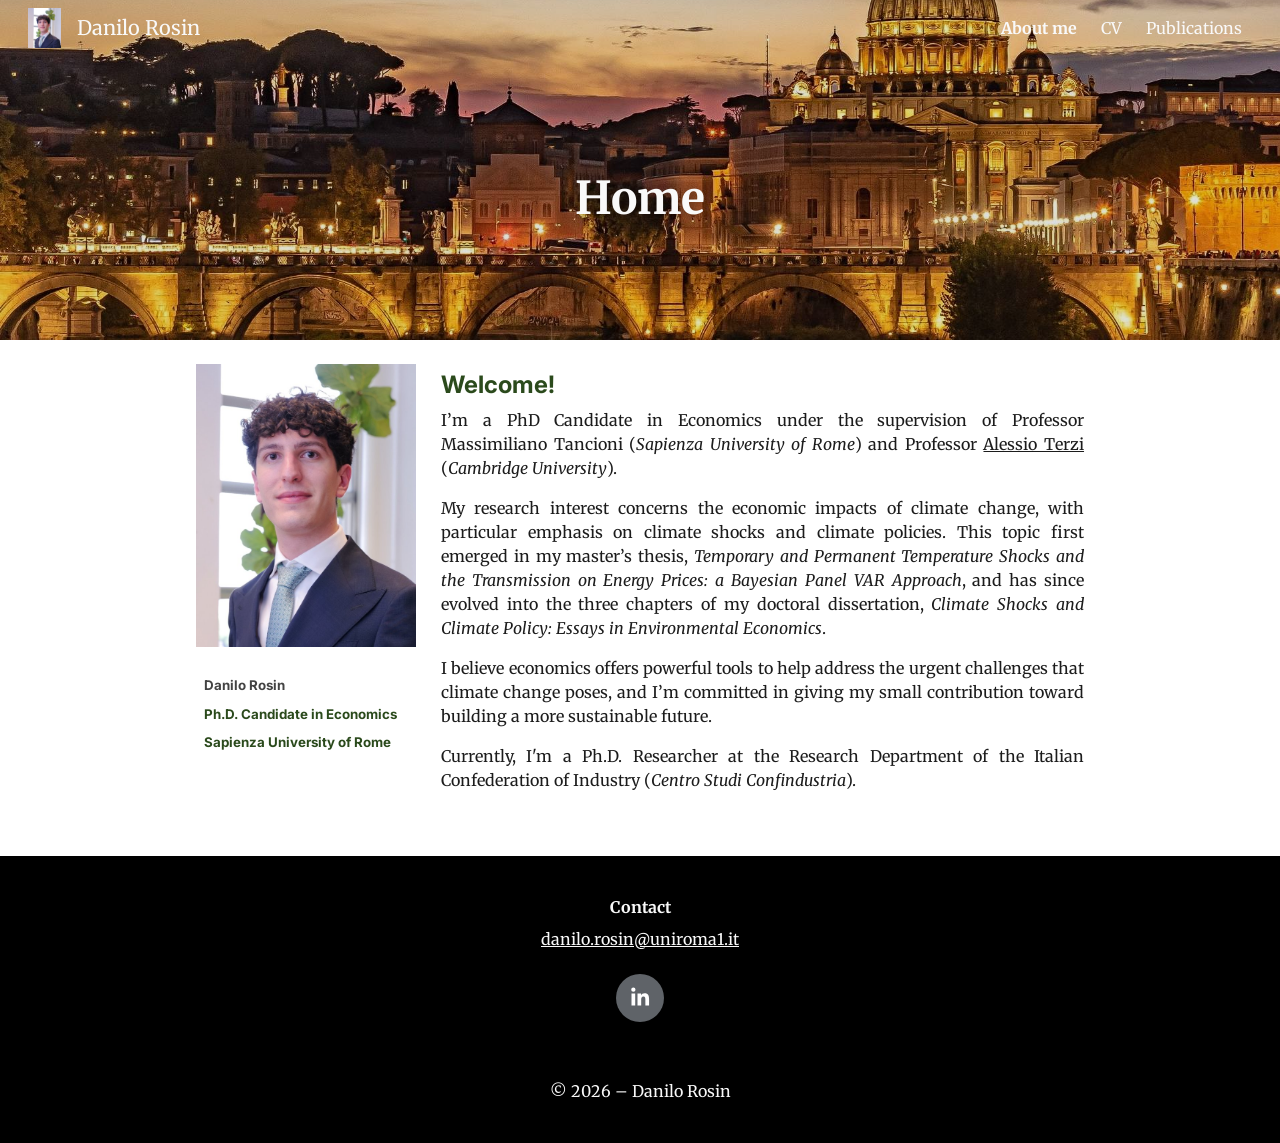
==== index.html @ 6a3109b5 "Add files via upload Nuovo sito" ====
<!doctype html>
<html lang="en">
<head>
  <meta charset="utf-8">
  <meta name="viewport" content="width=device-width, initial-scale=1">
  <title>Danilo Rosin</title>
  <meta name="description" content="Danilo Rosin — Ph.D. Candidate in Economics, Sapienza University of Rome">
  <meta property="og:title" content="Danilo Rosin">
  <meta property="og:description" content="Ph.D. Candidate in Economics, Sapienza University of Rome">
  <meta property="og:image" content="images/avatar.jpg">
  <link rel="icon" href="images/avatar.jpg">
  <link rel="preconnect" href="https://fonts.googleapis.com">
  <link rel="preconnect" href="https://fonts.gstatic.com" crossorigin>
  <link href="https://fonts.googleapis.com/css2?family=Inter:ital,wght@0,400;0,700;1,400;1,700&family=Merriweather:ital,wght@0,400;0,700;1,400;1,700&display=swap" rel="stylesheet">
  <link rel="stylesheet" href="style.css">
</head>
<body>

  <header class="site-header">
    <a class="brand" href="index.html">
      <img src="images/avatar.jpg" alt="">
      <span>Danilo Rosin</span>
    </a>
    <button class="menu-toggle" aria-label="Menu" aria-expanded="false">
      <svg viewBox="0 0 24 24" fill="currentColor" aria-hidden="true"><path d="M3 6h18v2H3zm0 5h18v2H3zm0 5h18v2H3z"/></svg>
    </button>
    <nav class="site-nav" aria-label="Main">
      <ul>
        <li><a href="index.html" aria-current="page">About me</a></li>
        <li><a href="cv.html">CV</a></li>
        <li><a href="publications.html">Publications</a></li>
      </ul>
    </nav>
  </header>

  <section class="banner banner--home">
    <h1>Home</h1>
  </section>

  <main>
    <div class="intro">
      <aside class="profile">
        <img src="images/profile.jpg" alt="Danilo Rosin">
        <div class="profile-caption">
          <p class="name">Danilo Rosin</p>
          <p>Ph.D. Candidate in Economics</p>
          <p>Sapienza University of Rome</p>
        </div>
      </aside>

      <div class="text">
        <h2>Welcome!</h2>

        <p>I’m a PhD Candidate in Economics under the supervision of Professor Massimiliano Tancioni (<em>Sapienza University of Rome</em>) and Professor <a href="https://www.alessioterzi.eu/home" target="_blank" rel="noopener">Alessio Terzi</a> (<em>Cambridge University</em>).</p>

        <p>My research interest concerns the economic impacts of climate change, with particular emphasis on climate shocks and climate policies. This topic first emerged in my master’s thesis, <em>Temporary and Permanent Temperature Shocks and the Transmission on Energy Prices: a Bayesian Panel VAR Approach</em>, and has since evolved into the three chapters of my doctoral dissertation, <em>Climate Shocks and Climate Policy: Essays in Environmental Economics</em>.</p>

        <p>I believe economics offers powerful tools to help address the urgent challenges that climate change poses, and I’m committed in giving my small contribution toward building a more sustainable future.</p>

        <p>Currently, I'm a Ph.D. Researcher at the Research Department of the Italian Confederation of Industry (<em>Centro Studi Confindustria</em>).</p>
      </div>
    </div>
  </main>

  <footer class="site-footer">
    <p class="contact-label">Contact</p>
    <p class="email"><a href="mailto:danilo.rosin@uniroma1.it">danilo.rosin@uniroma1.it</a></p>
    <a class="social" href="https://www.linkedin.com/in/danilo-rosin/" target="_blank" rel="noopener" aria-label="LinkedIn">
      <svg viewBox="0 0 48 48" aria-hidden="true"><path fill="#fff" d="M15.5 19.5h3.7v12h-3.7zm1.85-6a2.15 2.15 0 1 1 0 4.3 2.15 2.15 0 0 1 0-4.3zM21.5 19.5h3.55v1.64h.05c.5-.94 1.71-1.94 3.52-1.94 3.76 0 4.45 2.48 4.45 5.69V31.5h-3.7v-5.83c0-1.39-.03-3.18-1.94-3.18-1.94 0-2.24 1.52-2.24 3.08v5.93H21.5z"/></svg>
    </a>
    <p class="copyright">© 2026 – Danilo Rosin</p>
  </footer>

  <script src="script.js"></script>
</body>
</html>
---- style.css ----
/* =========================================================
   Danilo Rosin — personal website
   Replica of the former Google Sites layout
   ========================================================= */

:root {
  --green: #2b4a1c;       /* headings, sidebar, links */
  --text: #1c1c1c;        /* body text */
  --muted: #434343;       /* sidebar name */
  --white: #f9f9f9;       /* text over banners and footer */
  --header-bg: rgba(32, 33, 36, 0.75);
  --footer-bg: #000;
  --serif: "Merriweather", Georgia, serif;
  --sans: "Inter", Arial, sans-serif;
  --gutter: 56px;
  --max: 1000px;
}

*, *::before, *::after { box-sizing: border-box; }

html { scroll-behavior: smooth; }

body {
  margin: 0;
  background: #fff;
  color: var(--text);
  font-family: var(--serif);
  font-size: 16px;
  line-height: 24px;
  -webkit-font-smoothing: antialiased;
}

a { color: inherit; }

img { display: block; max-width: 100%; }

/* ---------- Header ---------- */

.site-header {
  position: fixed;
  inset: 0 0 auto 0;
  z-index: 100;
  height: 56px;
  display: flex;
  align-items: center;
  justify-content: space-between;
  padding: 0 28px;
  background: transparent;
  transition: background-color .25s ease, box-shadow .25s ease;
}

.site-header.scrolled {
  background: var(--header-bg);
  box-shadow: 0 1px 4px rgba(0, 0, 0, .25);
}

.brand {
  display: flex;
  align-items: center;
  gap: 16px;
  color: var(--white);
  text-decoration: none;
  font-size: 20px;
  line-height: 20px;
}

.brand img {
  width: 33px;
  height: 40px;
  object-fit: cover;
}

.site-nav ul {
  display: flex;
  gap: 4px;
  margin: 0;
  padding: 0;
  list-style: none;
}

.site-nav a {
  display: block;
  padding: 8px 10px;
  color: var(--white);
  text-decoration: none;
  font-size: 16px;
  line-height: 24px;
}

.site-nav a:hover { text-decoration: underline; text-underline-offset: 4px; }

.site-nav a[aria-current="page"] { font-weight: 700; }

.menu-toggle {
  display: none;
  background: none;
  border: 0;
  padding: 8px;
  color: var(--white);
  cursor: pointer;
}

.menu-toggle svg { width: 24px; height: 24px; display: block; }

/* ---------- Banner ---------- */

.banner {
  position: relative;
  height: 340px;
  display: flex;
  align-items: center;
  justify-content: center;
  padding: 56px var(--gutter) 0;
  background-size: cover;
  background-position: center;
}

.banner::before {
  content: "";
  position: absolute;
  inset: 0;
  background: rgba(0, 0, 0, .12);
}

.banner h1 {
  position: relative;
  margin: 0;
  color: var(--white);
  font-size: 45.33px;
  line-height: 62.56px;
  font-weight: 700;
  text-align: center;
  text-shadow: 0 1px 6px rgba(0, 0, 0, .25);
}

.banner--home { background-image: url("images/banner-home.jpg"); background-position: center 60%; }
.banner--cv { background-image: url("images/banner-cv.jpg"); }
.banner--publications { background-image: url("images/banner-publications.png"); }

/* ---------- Main content ---------- */

main {
  max-width: var(--max);
  margin: 0 auto;
  padding: 24px var(--gutter) 48px;
}

/* Home: photo column + text column */

.intro {
  display: grid;
  grid-template-columns: 220px minmax(0, 1fr);
  gap: 25px;
}

.profile img {
  width: 100%;
  height: auto;
  aspect-ratio: 156 / 201;
  object-fit: cover;
}

.profile-caption {
  margin: 24px 8px 0;
  font-family: var(--sans);
  font-size: 13.33px;
  line-height: 28.5px;
  font-weight: 700;
  color: var(--green);
}

.profile-caption .name { color: var(--muted); }

.profile-caption p { margin: 0; }

.intro h2 {
  margin: 10px 0 12px;
  font-family: var(--sans);
  font-size: 24px;
  line-height: 21.6px;
  font-weight: 700;
  color: var(--green);
}

.intro .text p {
  margin: 0 0 16px;
  text-align: justify;
  hyphens: none;
}

/* Inner pages */

.lead { margin: 8px 0 0; }

.lead a {
  color: var(--green);
  font-weight: 700;
}

.section-title {
  margin: 64px 0 24px;
  color: var(--green);
  font-size: 18.67px;
  line-height: 25.76px;
  font-weight: 700;
}

.section-title--lg {
  font-size: 21.33px;
  line-height: 29px;
}

/* CV entries: date column + description */

.entries {
  margin: 0;
  padding: 0;
  list-style: none;
}

.entries li {
  display: grid;
  grid-template-columns: 120px 1fr;
}

.entries .when { white-space: nowrap; }

.entries strong { font-weight: 700; }

/* Publications: collapsible item */

.pub {
  border-bottom: 1px solid #aaa;
  margin-top: 40px;
}

.pub summary {
  list-style: none;
  display: flex;
  align-items: center;
  gap: 24px;
  padding: 12px 8px;
  cursor: pointer;
  font-family: var(--sans);
  font-size: 13.33px;
  line-height: 20px;
}

.pub summary::-webkit-details-marker { display: none; }

.pub summary .pub-head { flex: 1; }

.pub-title {
  color: var(--green);
  font-weight: 700;
  font-size: 16px;
}

.pub summary a { color: var(--green); }

.pub .chevron {
  flex: none;
  width: 24px;
  height: 24px;
  color: #5f6368;
  transition: transform .2s ease;
}

.pub[open] .chevron { transform: rotate(180deg); }

.pub-body {
  padding: 0 8px 16px;
  font-family: var(--sans);
  font-size: 13.33px;
  line-height: 20px;
}

.pub-body p { margin: 0 0 8px; }

.pub-body a { color: var(--green); }

/* ---------- Footer ---------- */

.site-footer {
  background: var(--footer-bg);
  color: var(--white);
  text-align: center;
  padding: 40px var(--gutter) 40px;
  line-height: 22px;
}

.site-footer .contact-label {
  margin: 0 0 10px;
  font-weight: 700;
}

.site-footer .email { margin: 0; }

.site-footer a { color: var(--white); }

.social {
  display: inline-block;
  margin: 24px 0 52px;
  width: 48px;
  height: 48px;
  border-radius: 50%;
  background: #5f6368;
  transition: background-color .2s ease;
}

.social:hover { background: #80868b; }

.social svg { width: 48px; height: 48px; display: block; }

.copyright { margin: 0; line-height: 24px; }

/* ---------- Responsive ---------- */

@media (max-width: 760px) {
  :root { --gutter: 16px; }

  .site-header { padding: 0 8px 0 16px; }

  .brand { font-size: 18px; }

  .menu-toggle { display: block; }

  .site-nav {
    position: absolute;
    top: 56px;
    left: 0;
    right: 0;
    display: none;
    background: rgba(32, 33, 36, .95);
  }

  .site-nav.open { display: block; }

  .site-nav ul { flex-direction: column; padding: 8px 0; }

  .site-nav a { padding: 12px 24px; }

  .banner { height: 260px; }

  .banner h1 { font-size: 36px; line-height: 48px; }

  .intro { grid-template-columns: 1fr; }

  .profile { display: flex; gap: 16px; align-items: flex-end; }

  .profile img { width: 130px; flex: none; }

  .profile-caption { margin: 0; }

  .intro .text p { text-align: left; }

  .entries li { grid-template-columns: 96px 1fr; }

  .section-title { margin-top: 48px; }
}
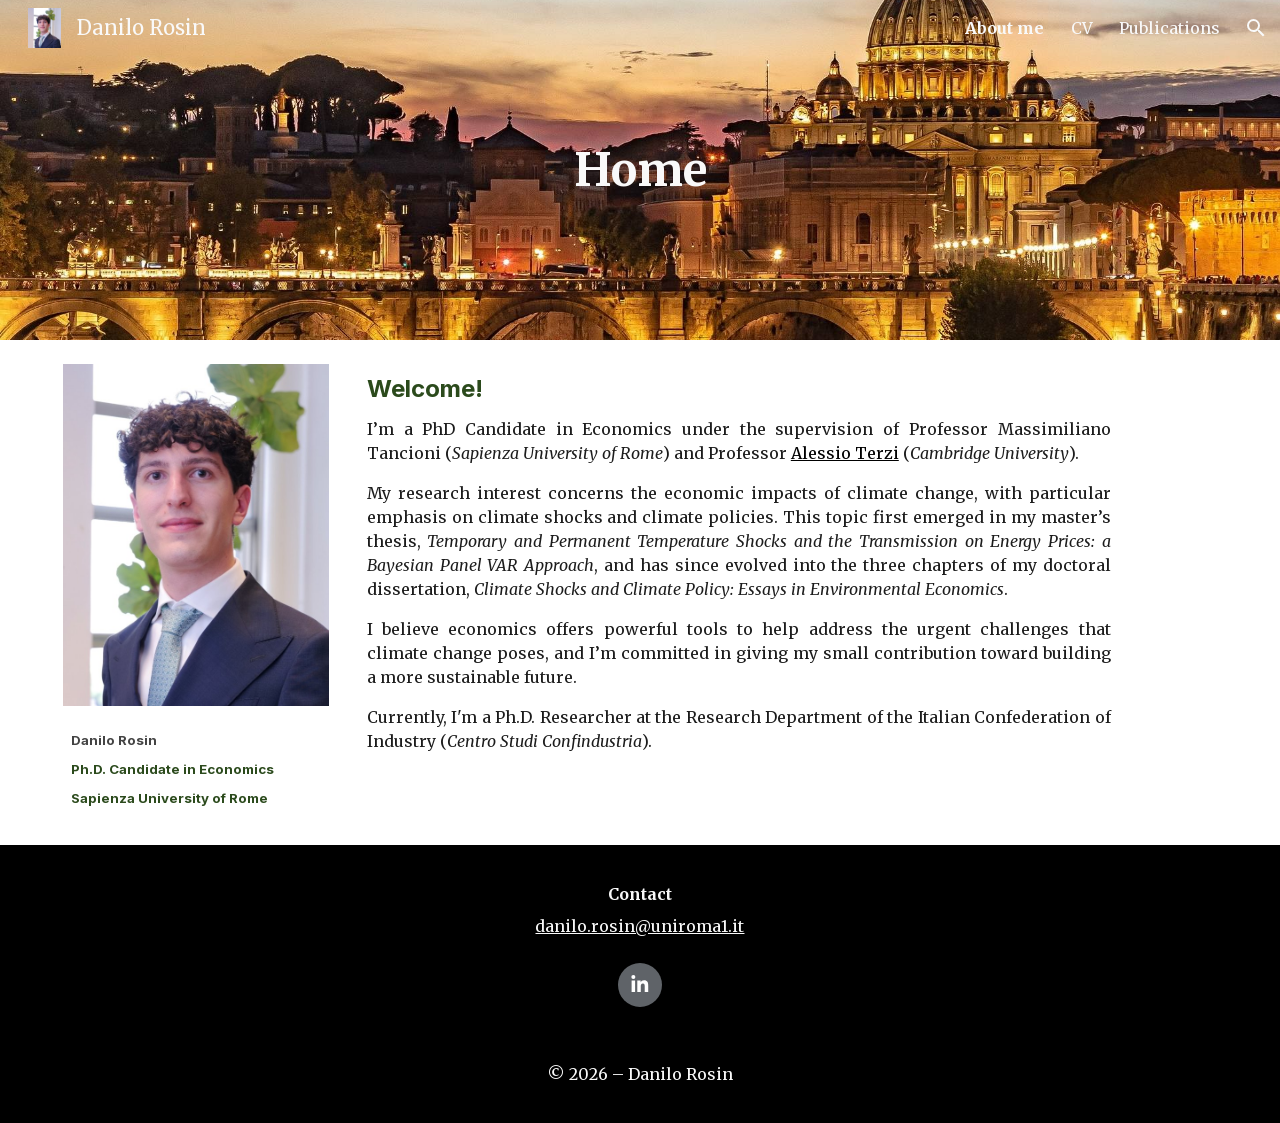
==== commit 321e106f: "Rebuild site on Google Sites measurements: grid, fonts, banners, search Co-Authored-By: Claude Opus " ====
--- a/index.html
+++ b/index.html
@@ -6,69 +6,76 @@
   <title>Danilo Rosin</title>
   <meta name="description" content="Danilo Rosin — Ph.D. Candidate in Economics, Sapienza University of Rome">
   <meta property="og:title" content="Danilo Rosin">
-  <meta property="og:description" content="Ph.D. Candidate in Economics, Sapienza University of Rome">
+  <meta property="og:description" content="Danilo Rosin — Ph.D. Candidate in Economics, Sapienza University of Rome">
   <meta property="og:image" content="images/avatar.jpg">
   <link rel="icon" href="images/avatar.jpg">
-  <link rel="preconnect" href="https://fonts.googleapis.com">
-  <link rel="preconnect" href="https://fonts.gstatic.com" crossorigin>
-  <link href="https://fonts.googleapis.com/css2?family=Inter:ital,wght@0,400;0,700;1,400;1,700&family=Merriweather:ital,wght@0,400;0,700;1,400;1,700&display=swap" rel="stylesheet">
+  <link rel="preload" href="fonts/merriweather.woff2" as="font" type="font/woff2" crossorigin>
   <link rel="stylesheet" href="style.css">
 </head>
 <body>
 
+  <!-- ===== Header (same on every page) ===== -->
   <header class="site-header">
-    <a class="brand" href="index.html">
-      <img src="images/avatar.jpg" alt="">
-      <span>Danilo Rosin</span>
-    </a>
-    <button class="menu-toggle" aria-label="Menu" aria-expanded="false">
-      <svg viewBox="0 0 24 24" fill="currentColor" aria-hidden="true"><path d="M3 6h18v2H3zm0 5h18v2H3zm0 5h18v2H3z"/></svg>
-    </button>
+    <button class="menu-toggle" aria-label="Menu" aria-expanded="false"><svg viewBox="0 0 24 24" aria-hidden="true"><path d="M3 18h18v-2H3v2zm0-5h18v-2H3v2zm0-7v2h18V6H3z"/></svg></button>
+    <a class="brand" href="index.html"><img src="images/avatar.jpg" alt=""><span>Danilo Rosin</span></a>
     <nav class="site-nav" aria-label="Main">
-      <ul>
-        <li><a href="index.html" aria-current="page">About me</a></li>
-        <li><a href="cv.html">CV</a></li>
-        <li><a href="publications.html">Publications</a></li>
-      </ul>
+      <ul><li><a href="index.html" aria-current="page">About me</a></li><li><a href="cv.html">CV</a></li><li><a href="publications.html">Publications</a></li></ul>
     </nav>
+    <button class="icon-btn search-btn" aria-label="Search this site"><svg viewBox="0 0 24 24" aria-hidden="true"><path d="M15.5 14h-.79l-.28-.27A6.47 6.47 0 0 0 16 9.5 6.5 6.5 0 1 0 9.5 16c1.61 0 3.09-.59 4.23-1.57l.27.28v.79l5 4.99L20.49 19l-4.99-5zm-6 0C7.01 14 5 11.99 5 9.5S7.01 5 9.5 5 14 7.01 14 9.5 11.99 14 9.5 14z"/></svg></button>
   </header>
+  <div class="nav-scrim"></div>
+  <div class="search-bar" role="search">
+    <button class="icon-btn search-close" aria-label="Close search"><svg viewBox="0 0 24 24" aria-hidden="true"><path d="M20 11H7.83l5.59-5.59L12 4l-8 8 8 8 1.41-1.41L7.83 13H20v-2z"/></svg></button>
+    <input type="text" placeholder="Search this site" aria-label="Search this site">
+    <button class="icon-btn search-clear" aria-label="Clear search"><svg viewBox="0 0 24 24" aria-hidden="true"><path d="M19 6.41 17.59 5 12 10.59 6.41 5 5 6.41 10.59 12 5 17.59 6.41 19 12 13.41 17.59 19 19 17.59 13.41 12z"/></svg></button>
+  </div>
+  <div class="search-results" aria-live="polite"></div>
 
+  <!-- ===== Banner ===== -->
   <section class="banner banner--home">
-    <h1>Home</h1>
+    <div class="grid">
+      <div class="col col-12"><div class="tile"><h1>Home</h1></div></div>
+    </div>
   </section>
 
   <main>
-    <div class="intro">
-      <aside class="profile">
-        <img src="images/profile.jpg" alt="Danilo Rosin">
-        <div class="profile-caption">
-          <p class="name">Danilo Rosin</p>
-          <p>Ph.D. Candidate in Economics</p>
-          <p>Sapienza University of Rome</p>
+    <section class="row">
+      <div class="grid">
+        <div class="col col-3 home-photo-col">
+          <img class="photo" src="images/profile.jpg" alt="Danilo Rosin" width="600" height="771">
+          <div class="caption">
+            <h2><span class="name">Danilo Rosin</span><br><span>Ph.D. Candidate in Economics</span><br><span>Sapienza University of Rome</span></h2>
+          </div>
         </div>
-      </aside>
+        <div class="col col-8">
+          <div class="tile text justify">
+            <h2><span>Welcome!</span></h2>
+            <p>I’m a PhD Candidate in Economics under the supervision of Professor Massimiliano Tancioni (<em>Sapienza University of Rome</em>) and Professor <a class="plain" href="https://www.alessioterzi.eu/home" target="_blank" rel="noopener">Alessio Terzi</a> (<em>Cambridge University</em>).</p>
+            <p>My research interest concerns the economic impacts of climate change, with particular emphasis on climate shocks and climate policies. This topic first emerged in my master’s thesis, <em>Temporary and Permanent Temperature Shocks and the Transmission on Energy Prices: a Bayesian Panel VAR Approach</em>, and has since evolved into the three chapters of my doctoral dissertation, <em>Climate Shocks and Climate Policy: Essays in Environmental Economics</em>.</p>
+            <p>I believe economics offers powerful tools to help address the urgent challenges that climate change poses, and I’m committed in giving my small contribution toward building a more sustainable future.</p>
+            <p>Currently, I'm a Ph.D. Researcher at the Research Department of the Italian Confederation of Industry (<em>Centro Studi Confindustria</em>).</p>
+          </div>
+        </div>
+      </div>
+    </section>
+  </main>
 
-      <div class="text">
-        <h2>Welcome!</h2>
-
-        <p>I’m a PhD Candidate in Economics under the supervision of Professor Massimiliano Tancioni (<em>Sapienza University of Rome</em>) and Professor <a href="https://www.alessioterzi.eu/home" target="_blank" rel="noopener">Alessio Terzi</a> (<em>Cambridge University</em>).</p>
-
-        <p>My research interest concerns the economic impacts of climate change, with particular emphasis on climate shocks and climate policies. This topic first emerged in my master’s thesis, <em>Temporary and Permanent Temperature Shocks and the Transmission on Energy Prices: a Bayesian Panel VAR Approach</em>, and has since evolved into the three chapters of my doctoral dissertation, <em>Climate Shocks and Climate Policy: Essays in Environmental Economics</em>.</p>
-
-        <p>I believe economics offers powerful tools to help address the urgent challenges that climate change poses, and I’m committed in giving my small contribution toward building a more sustainable future.</p>
-
-        <p>Currently, I'm a Ph.D. Researcher at the Research Department of the Italian Confederation of Industry (<em>Centro Studi Confindustria</em>).</p>
+  <!-- ===== Footer (same on every page) ===== -->
+  <footer class="site-footer">
+    <div class="grid">
+      <div class="col col-4 offset-4">
+        <div class="foot-contact">
+          <p class="label">Contact</p>
+          <p class="email"><a href="mailto:danilo.rosin@uniroma1.it">danilo.rosin@uniroma1.it</a></p>
+        </div>
+        <div class="foot-social">
+          <a class="social" href="https://www.linkedin.com/in/danilo-rosin/" target="_blank" rel="noopener" aria-label="LinkedIn"><span><svg viewBox="0 0 44 44" aria-hidden="true"><path fill="#fff" d="M13.6 17.6h3.5v11.3h-3.5zm1.75-5.6a2 2 0 1 1 0 4.05 2 2 0 0 1 0-4.05zM19.3 17.6h3.35v1.55h.05c.47-.88 1.61-1.83 3.32-1.83 3.55 0 4.2 2.34 4.2 5.37v6.21h-3.5v-5.5c0-1.31-.02-3-1.83-3-1.83 0-2.11 1.43-2.11 2.91v5.59h-3.48z"/></svg></span></a>
+        </div>
+        <div class="foot-copy">
+          <p>© 2026 – Danilo Rosin</p>
+        </div>
       </div>
     </div>
-  </main>
-
-  <footer class="site-footer">
-    <p class="contact-label">Contact</p>
-    <p class="email"><a href="mailto:danilo.rosin@uniroma1.it">danilo.rosin@uniroma1.it</a></p>
-    <a class="social" href="https://www.linkedin.com/in/danilo-rosin/" target="_blank" rel="noopener" aria-label="LinkedIn">
-      <svg viewBox="0 0 48 48" aria-hidden="true"><path fill="#fff" d="M15.5 19.5h3.7v12h-3.7zm1.85-6a2.15 2.15 0 1 1 0 4.3 2.15 2.15 0 0 1 0-4.3zM21.5 19.5h3.55v1.64h.05c.5-.94 1.71-1.94 3.52-1.94 3.76 0 4.45 2.48 4.45 5.69V31.5h-3.7v-5.83c0-1.39-.03-3.18-1.94-3.18-1.94 0-2.24 1.52-2.24 3.08v5.93H21.5z"/></svg>
-    </a>
-    <p class="copyright">© 2026 – Danilo Rosin</p>
   </footer>
 
   <script src="script.js"></script>
--- a/style.css
+++ b/style.css
@@ -1,180 +1,289 @@
 /* =========================================================
    Danilo Rosin — personal website
-   Replica of the former Google Sites layout
+   Rebuilt on the measurements of the former Google Sites page:
+   12-column grid, same spacing, fonts, line heights and banners.
    ========================================================= */
 
+/* Fonts: the exact files Google Sites loads (Merriweather v33, Inter v20), hosted with the site */
+@font-face { font-family: "Merriweather"; font-style: normal; font-weight: 300 900; font-display: swap; src: url("fonts/merriweather.woff2") format("woff2"); }
+@font-face { font-family: "Merriweather"; font-style: italic; font-weight: 300 900; font-display: swap; src: url("fonts/merriweather-italic.woff2") format("woff2"); }
+@font-face { font-family: "Inter"; font-style: normal; font-weight: 100 900; font-display: swap; src: url("fonts/inter.woff2") format("woff2"); }
+@font-face { font-family: "Inter"; font-style: italic; font-weight: 100 900; font-display: swap; src: url("fonts/inter-italic.woff2") format("woff2"); }
+
 :root {
-  --green: #2b4a1c;       /* headings, sidebar, links */
-  --text: #1c1c1c;        /* body text */
-  --muted: #434343;       /* sidebar name */
-  --white: #f9f9f9;       /* text over banners and footer */
-  --header-bg: rgba(32, 33, 36, 0.75);
-  --footer-bg: #000;
+  --green: #2b4a1c;
+  --text: #1c1c1c;
+  --muted: #434343;
+  --white: #f9f9f9;
+  --header-bg: #434343;
   --serif: "Merriweather", Georgia, serif;
   --sans: "Inter", Arial, sans-serif;
-  --gutter: 56px;
-  --max: 1000px;
 }
 
 *, *::before, *::after { box-sizing: border-box; }
 
-html { scroll-behavior: smooth; }
+html, body { margin: 0; padding: 0; }
 
 body {
-  margin: 0;
   background: #fff;
   color: var(--text);
   font-family: var(--serif);
   font-size: 16px;
   line-height: 24px;
-  -webkit-font-smoothing: antialiased;
 }
 
 a { color: inherit; }
 
-img { display: block; max-width: 100%; }
+img { display: block; }
+
+p, h1, h2 { margin: 0; }
+
+/* Tabs used to align dates in the CV, exactly like the original */
+.tab { white-space: pre; }
+
+/* ---------- Grid (Google Sites: 12 columns, max 1184px, 48px sides) ---------- */
+
+.grid {
+  display: flex;
+  flex-wrap: wrap;
+  width: min(calc(100% - 96px), 1184px);
+  margin: 0 auto;
+}
+
+.col { padding: 0 1.25%; }               /* 15% of one column */
+.col-12 { width: 100%; }
+.col-8  { width: 66.6667%; }
+.col-4  { width: 33.3333%; }
+.col-3  { width: 25%; }
+.offset-4 { margin-left: 33.3333%; }
+
+.tile { padding: 8px; }
 
 /* ---------- Header ---------- */
 
 .site-header {
   position: fixed;
-  inset: 0 0 auto 0;
+  top: 0;
+  left: 0;
+  right: 0;
   z-index: 100;
   height: 56px;
   display: flex;
-  align-items: center;
-  justify-content: space-between;
-  padding: 0 28px;
-  background: transparent;
-  transition: background-color .25s ease, box-shadow .25s ease;
-}
-
-.site-header.scrolled {
+  align-items: flex-start;
+  padding-left: 16px;
+  color: var(--white);
+}
+
+.site-header::before {
+  content: "";
+  position: absolute;
+  inset: 0;
   background: var(--header-bg);
-  box-shadow: 0 1px 4px rgba(0, 0, 0, .25);
+  opacity: 0;
+  transition: opacity .125s;
+  z-index: -1;
+}
+
+.site-header.solid::before { opacity: 1; }
+
+.menu-toggle {
+  display: none;
+  width: 48px;
+  height: 55px;
+  padding: 0;
+  border: 0;
+  background: none;
+  color: var(--white);
+  cursor: pointer;
 }
 
 .brand {
   display: flex;
   align-items: center;
-  gap: 16px;
+  height: 56px;
   color: var(--white);
   text-decoration: none;
+  flex: none;
+}
+
+.brand img {
+  width: 33.4px;
+  height: 40px;
+  margin: 8px 4px 8px 12px;
+  object-fit: cover;
+}
+
+.brand span {
+  margin-left: 11.6px;
   font-size: 20px;
   line-height: 20px;
-}
-
-.brand img {
-  width: 33px;
-  height: 40px;
-  object-fit: cover;
-}
+  white-space: nowrap;
+}
+
+.site-nav { margin-left: auto; }
 
 .site-nav ul {
   display: flex;
-  gap: 4px;
-  margin: 0;
+  gap: 26.5px;
+  margin: 0 12px 0 0;
   padding: 0;
   list-style: none;
 }
 
 .site-nav a {
   display: block;
-  padding: 8px 10px;
+  padding-top: 16px;
   color: var(--white);
   text-decoration: none;
   font-size: 16px;
   line-height: 24px;
 }
 
-.site-nav a:hover { text-decoration: underline; text-underline-offset: 4px; }
+.site-nav a:hover { text-decoration: underline; }
 
 .site-nav a[aria-current="page"] { font-weight: 700; }
 
-.menu-toggle {
+.icon-btn {
+  flex: none;
+  width: 48px;
+  height: 48px;
+  margin-top: 4px;
+  padding: 12px;
+  border: 0;
+  border-radius: 50%;
+  background: none;
+  color: var(--white);
+  cursor: pointer;
+}
+
+.icon-btn:hover { background: rgba(255, 255, 255, .12); }
+
+.icon-btn svg, .menu-toggle svg { display: block; width: 24px; height: 24px; margin: auto; fill: currentColor; }
+
+/* ---------- Search ---------- */
+
+.search-bar {
+  position: fixed;
+  top: 0;
+  left: 0;
+  right: 0;
+  z-index: 200;
+  height: 56px;
   display: none;
-  background: none;
+  align-items: center;
+  gap: 4px;
+  padding: 0 4px;
+  background: #fff;
+  box-shadow: 0 1px 2px rgba(60, 64, 67, .3), 0 2px 6px 2px rgba(60, 64, 67, .15);
+}
+
+.search-open .search-bar { display: flex; }
+
+.search-bar .icon-btn { margin: 0; color: #5f6368; }
+.search-bar .icon-btn:hover { background: rgba(60, 64, 67, .08); }
+
+.search-bar input {
+  flex: 1;
+  min-width: 0;
+  height: 40px;
   border: 0;
-  padding: 8px;
-  color: var(--white);
-  cursor: pointer;
-}
-
-.menu-toggle svg { width: 24px; height: 24px; display: block; }
+  outline: 0;
+  font-family: "Google Sans", Roboto, Arial, sans-serif;
+  font-size: 18px;
+  color: #202124;
+  background: transparent;
+}
+
+.search-results {
+  position: fixed;
+  top: 56px;
+  left: 0;
+  right: 0;
+  bottom: 0;
+  z-index: 199;
+  display: none;
+  overflow-y: auto;
+  background: #fff;
+  padding: 24px max(24px, calc((100% - 1184px) / 2)) 48px;
+  font-family: Roboto, Arial, sans-serif;
+}
+
+.search-open .search-results.has-query { display: block; }
+
+.search-results .count { color: #5f6368; font-size: 14px; margin: 0 0 16px; }
+
+.search-results a.result {
+  display: block;
+  padding: 12px 0;
+  text-decoration: none;
+  border-bottom: 1px solid #e0e0e0;
+}
+
+.search-results .result-title { color: var(--green); font-family: var(--serif); font-size: 18px; line-height: 26px; }
+.search-results .result-snippet { color: #3c4043; font-size: 14px; line-height: 20px; margin-top: 4px; }
+.search-results mark { background: #fde293; color: inherit; }
 
 /* ---------- Banner ---------- */
 
 .banner {
-  position: relative;
   height: 340px;
+  padding: 56px 0;
   display: flex;
   align-items: center;
-  justify-content: center;
-  padding: 56px var(--gutter) 0;
   background-size: cover;
-  background-position: center;
-}
-
-.banner::before {
-  content: "";
-  position: absolute;
-  inset: 0;
-  background: rgba(0, 0, 0, .12);
+  background-position: 50% 50%;
 }
 
 .banner h1 {
-  position: relative;
-  margin: 0;
-  color: var(--white);
-  font-size: 45.33px;
+  color: var(--white);
+  font-size: 45.3333px;
   line-height: 62.56px;
   font-weight: 700;
   text-align: center;
-  text-shadow: 0 1px 6px rgba(0, 0, 0, .25);
-}
-
-.banner--home { background-image: url("images/banner-home.jpg"); background-position: center 60%; }
+}
+
+.banner--home h1 { line-height: 54.4px; }
+
+.banner--home { background-image: url("images/banner-home.jpg"); }
 .banner--cv { background-image: url("images/banner-cv.jpg"); }
 .banner--publications { background-image: url("images/banner-publications.png"); }
 
-/* ---------- Main content ---------- */
-
-main {
-  max-width: var(--max);
-  margin: 0 auto;
-  padding: 24px var(--gutter) 48px;
-}
-
-/* Home: photo column + text column */
-
-.intro {
-  display: grid;
-  grid-template-columns: 220px minmax(0, 1fr);
-  gap: 25px;
-}
-
-.profile img {
-  width: 100%;
-  height: auto;
-  aspect-ratio: 156 / 201;
-  object-fit: cover;
-}
-
-.profile-caption {
-  margin: 24px 8px 0;
+/* ---------- Content rows ---------- */
+
+.row { padding: 24px 0; }
+
+/* Text: paragraphs and headings as Google Sites stacks them */
+.text p + p,
+.text h2 + p,
+.text h1 + p { margin-top: 16px; }
+
+.text h1:not(:first-child) { margin-top: 45.3333px; }
+
+.text.justify p { text-align: justify; }
+
+/* Home: photo and caption */
+.photo { width: 100%; height: auto; }
+
+.caption { padding: 14px 8px; }
+
+.caption h2,
+.text h2 {
+  font-size: 32px;
+  line-height: 28.8px;
+  font-weight: 700;
+}
+
+.caption span {
   font-family: var(--sans);
-  font-size: 13.33px;
-  line-height: 28.5px;
+  font-size: 13.3333px;
+  line-height: 12px;
   font-weight: 700;
   color: var(--green);
 }
 
-.profile-caption .name { color: var(--muted); }
-
-.profile-caption p { margin: 0; }
-
-.intro h2 {
-  margin: 10px 0 12px;
+.caption .name { color: var(--muted); }
+
+.text h2 span {
   font-family: var(--sans);
   font-size: 24px;
   line-height: 21.6px;
@@ -182,179 +291,182 @@
   color: var(--green);
 }
 
-.intro .text p {
-  margin: 0 0 16px;
-  text-align: justify;
-  hyphens: none;
-}
-
-/* Inner pages */
-
-.lead { margin: 8px 0 0; }
-
-.lead a {
+.text a.plain { color: #000; }
+
+/* Section headings in CV / Publications (span inside a large H1 line) */
+.text h1 {
+  font-size: 45.3333px;
+  line-height: 62.56px;
+  font-weight: 700;
   color: var(--green);
-  font-weight: 700;
-}
-
-.section-title {
-  margin: 64px 0 24px;
-  color: var(--green);
-  font-size: 18.67px;
-  line-height: 25.76px;
-  font-weight: 700;
-}
-
-.section-title--lg {
-  font-size: 21.33px;
-  line-height: 29px;
-}
-
-/* CV entries: date column + description */
-
-.entries {
-  margin: 0;
-  padding: 0;
-  list-style: none;
-}
-
-.entries li {
-  display: grid;
-  grid-template-columns: 120px 1fr;
-}
-
-.entries .when { white-space: nowrap; }
-
-.entries strong { font-weight: 700; }
+}
+
+.text h1 span { font-size: 18.6667px; line-height: 25.76px; }
+.text h1.lg span { font-size: 21.3333px; line-height: 29.44px; }
+
+.text .cv-link { color: var(--green); font-weight: 700; }
 
 /* Publications: collapsible item */
-
-.pub {
-  border-bottom: 1px solid #aaa;
-  margin-top: 40px;
-}
-
-.pub summary {
-  list-style: none;
-  display: flex;
-  align-items: center;
-  gap: 24px;
-  padding: 12px 8px;
+.pub-item { border-bottom: 1px solid #5e5e5e; }
+
+.pub-head {
+  position: relative;
+  padding: 14px 48px 14px 8px;
+  font-family: var(--sans);
   cursor: pointer;
-  font-family: var(--sans);
-  font-size: 13.33px;
-  line-height: 20px;
-}
-
-.pub summary::-webkit-details-marker { display: none; }
-
-.pub summary .pub-head { flex: 1; }
-
-.pub-title {
-  color: var(--green);
-  font-weight: 700;
-  font-size: 16px;
-}
-
-.pub summary a { color: var(--green); }
-
-.pub .chevron {
-  flex: none;
+}
+
+.pub-head a { color: var(--green); }
+
+.pub-title { font-weight: 700; }
+
+.pub-toggle {
+  position: absolute;
+  top: 11px;
+  right: 12px;
   width: 24px;
   height: 24px;
-  color: #5f6368;
-  transition: transform .2s ease;
-}
-
-.pub[open] .chevron { transform: rotate(180deg); }
+  padding: 0;
+  border: 0;
+  background: none;
+  color: rgba(0, 0, 0, .54);
+  cursor: pointer;
+}
+
+.pub-toggle svg { display: block; width: 24px; height: 24px; fill: currentColor; transition: transform .2s; }
+
+.pub.open .pub-toggle svg { transform: rotate(180deg); }
 
 .pub-body {
-  padding: 0 8px 16px;
-  font-family: var(--sans);
-  font-size: 13.33px;
-  line-height: 20px;
-}
-
-.pub-body p { margin: 0 0 8px; }
+  display: none;
+  padding: 14px 8px;
+}
+
+.pub.open .pub-body { display: block; }
+
+.pub-body p span { font-family: var(--sans); font-size: 13.3333px; }
 
 .pub-body a { color: var(--green); }
 
+/* Divider above the footer on the CV page */
+.divider-row { height: 19px; }
+.divider { height: 2px; margin-top: 8px; background: rgba(0, 0, 0, .15); }
+
 /* ---------- Footer ---------- */
 
 .site-footer {
-  background: var(--footer-bg);
+  background: #000;
   color: var(--white);
   text-align: center;
-  padding: 40px var(--gutter) 40px;
-  line-height: 22px;
-}
-
-.site-footer .contact-label {
-  margin: 0 0 10px;
-  font-weight: 700;
-}
-
-.site-footer .email { margin: 0; }
+  padding: 24px 0;
+}
 
 .site-footer a { color: var(--white); }
 
+.foot-contact { padding: 14px 8px; line-height: 22.08px; }
+.foot-contact .label { font-weight: 700; }
+.foot-contact .email { margin-top: 10.66px; }
+
+.foot-social { height: 66px; padding-top: 9px; }
+
 .social {
-  display: inline-block;
-  margin: 24px 0 52px;
+  display: block;
   width: 48px;
   height: 48px;
+  margin: 0 auto;
+  padding: 2px;
+  border-radius: 50%;
+}
+
+.social span {
+  display: block;
+  width: 44px;
+  height: 44px;
   border-radius: 50%;
   background: #5f6368;
-  transition: background-color .2s ease;
-}
-
-.social:hover { background: #80868b; }
-
-.social svg { width: 48px; height: 48px; display: block; }
-
-.copyright { margin: 0; line-height: 24px; }
-
-/* ---------- Responsive ---------- */
-
-@media (max-width: 760px) {
-  :root { --gutter: 16px; }
-
-  .site-header { padding: 0 8px 0 16px; }
-
-  .brand { font-size: 18px; }
-
+}
+
+.social:hover span { background: #80868b; }
+
+.social svg { display: block; width: 44px; height: 44px; }
+
+.foot-copy { padding: 44px 8px 13.16px; }
+
+/* ---------- Mobile (Google Sites switches at 767px) ---------- */
+
+@media (max-width: 767px) {
+  .grid { width: calc(100% - 10px); }
+
+  .col, .col-3, .col-4, .col-8, .col-12 {
+    width: 100%;
+    margin-left: 0;
+    padding: 24px 3.75%;
+  }
+
+  .banner .col { padding-top: 0; padding-bottom: 0; }
+
+  .row { padding: 0; }
+
+  .home-photo-col { width: 50%; margin: 0 auto; }
+
+  .banner h1 { font-size: 40px; line-height: 48px; }
+  .banner--home h1 { line-height: 48px; }
+
+  .site-header { padding-left: 0; }
   .menu-toggle { display: block; }
+  .brand { margin-left: -12px; }
+  .brand span { font-size: 18.6667px; }
 
   .site-nav {
-    position: absolute;
-    top: 56px;
+    position: fixed;
+    top: 0;
     left: 0;
-    right: 0;
+    bottom: 0;
+    z-index: 300;
+    width: 280px;
+    max-width: 85%;
+    margin: 0;
+    padding-top: 8px;
+    background: #fff;
+    box-shadow: 0 8px 10px 1px rgba(0,0,0,.14), 0 3px 14px 2px rgba(0,0,0,.12);
+    transform: translateX(-105%);
+    transition: transform .2s ease;
+  }
+
+  .nav-open .site-nav { transform: none; }
+
+  .site-nav ul { flex-direction: column; gap: 0; margin: 0; }
+
+  .site-nav a {
+    padding: 12px 24px;
+    color: #202124;
+    font-size: 16px;
+  }
+
+  .site-nav a[aria-current="page"] { color: var(--green); background: rgba(43, 74, 28, .08); }
+
+  .nav-scrim {
+    position: fixed;
+    inset: 0;
+    z-index: 99;
+    background: rgba(0, 0, 0, .4);
     display: none;
-    background: rgba(32, 33, 36, .95);
   }
 
-  .site-nav.open { display: block; }
-
-  .site-nav ul { flex-direction: column; padding: 8px 0; }
-
-  .site-nav a { padding: 12px 24px; }
-
-  .banner { height: 260px; }
-
-  .banner h1 { font-size: 36px; line-height: 48px; }
-
-  .intro { grid-template-columns: 1fr; }
-
-  .profile { display: flex; gap: 16px; align-items: flex-end; }
-
-  .profile img { width: 130px; flex: none; }
-
-  .profile-caption { margin: 0; }
-
-  .intro .text p { text-align: left; }
-
-  .entries li { grid-template-columns: 96px 1fr; }
-
-  .section-title { margin-top: 48px; }
-}
+  .nav-open .nav-scrim { display: block; }
+
+  .icon-btn.search-btn { margin-left: auto; }
+
+  .caption h2, .text h2 { font-size: 26.6667px; line-height: 24px; }
+
+  .site-footer { padding: 0; }
+  .site-footer .col { padding-top: 24px; padding-bottom: 24px; }
+}
+
+@media (max-width: 479px) {
+  .home-photo-col { width: 75%; }
+  .banner { height: 250px; }
+  .banner h1 { font-size: 33.3333px; line-height: 40px; }
+  .banner--home h1 { line-height: 40px; }
+  .brand span { display: none; }
+}
